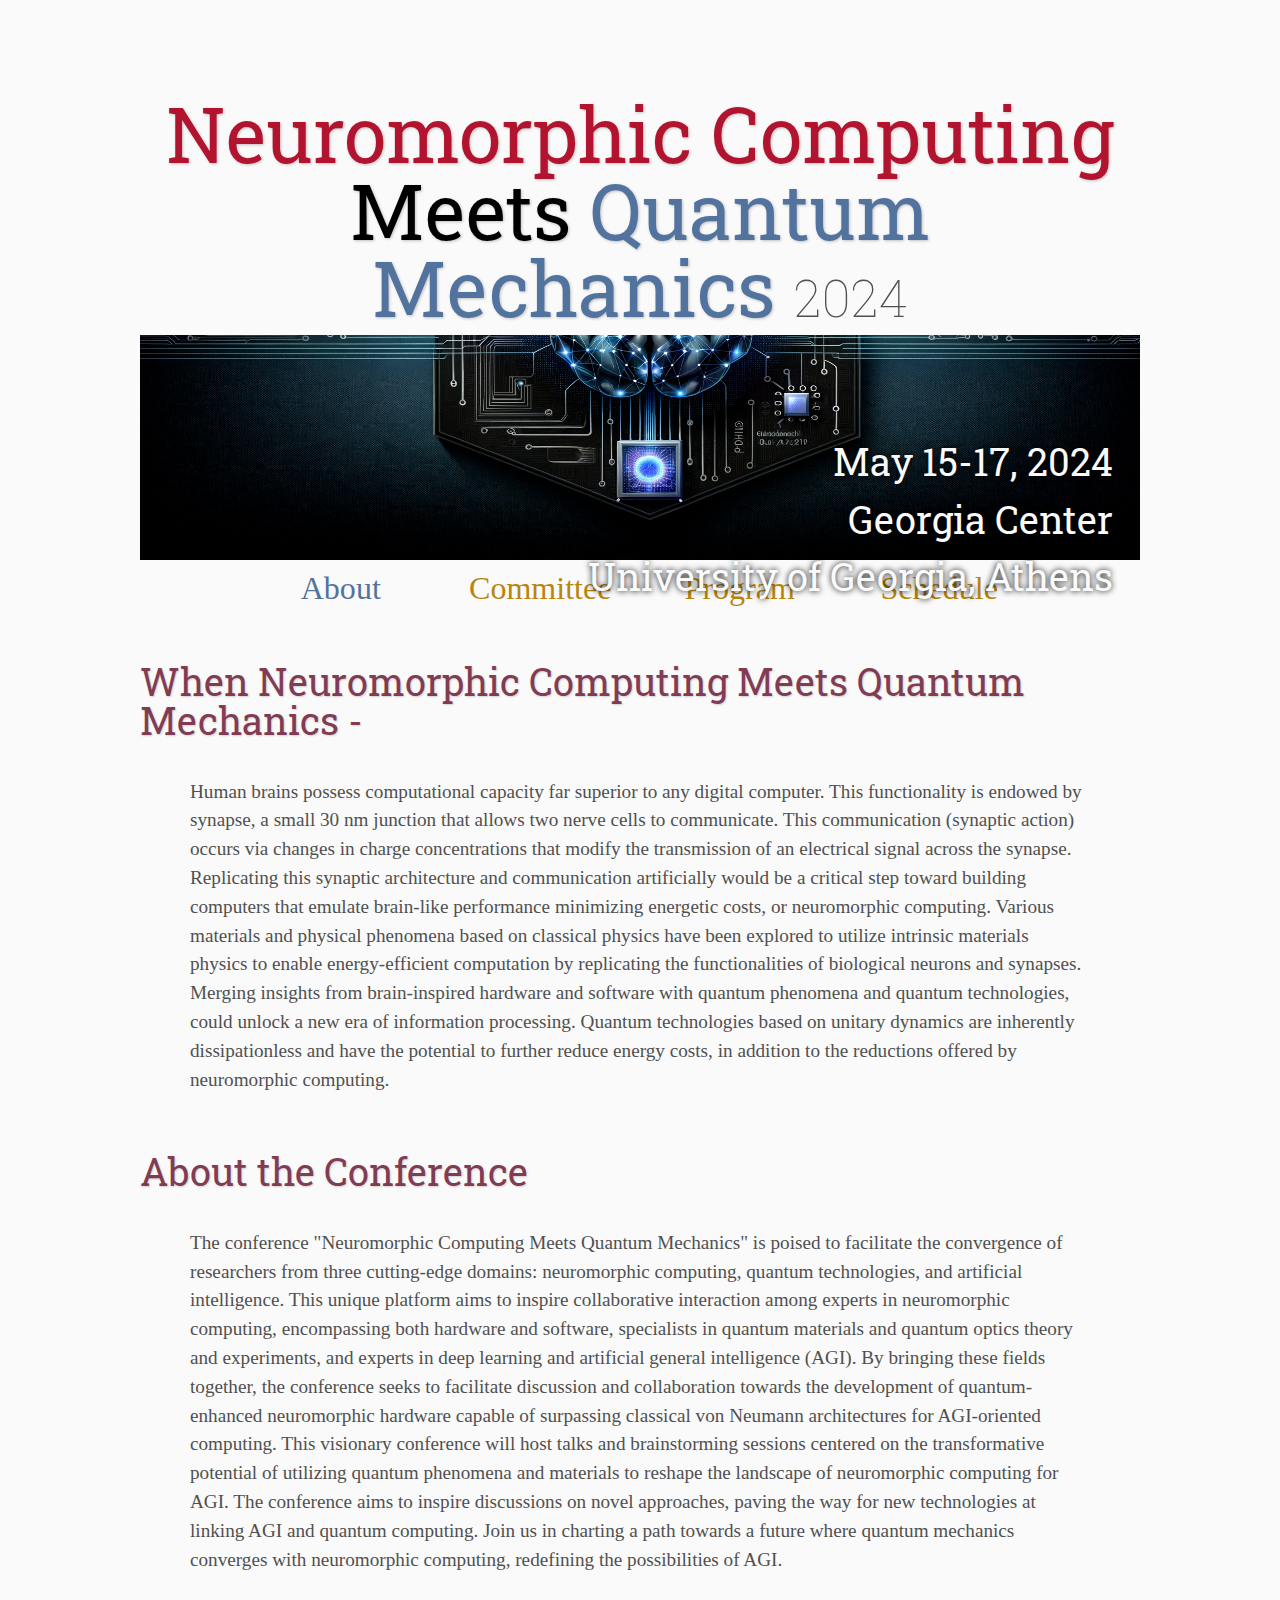
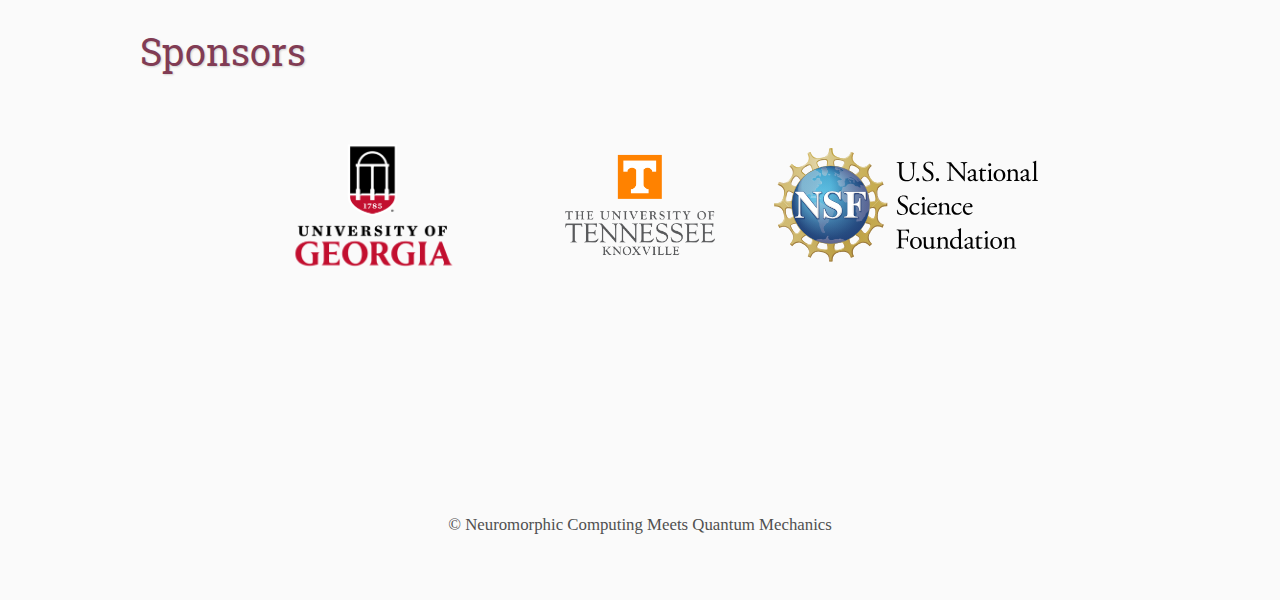
==== index.html @ 79fc7ef5 "gg" ====
<!DOCTYPE html>
<html lang='en'>

<head>
    <base href=".">
    <link rel="shortcut icon" type="image/png" href="assets/favicon.png"/>
    <link rel="stylesheet" type="text/css" media="all" href="assets/main.css"/>
    <meta name="description" content="Conference Template">
    <meta name="resource-type" content="document">
    <meta name="distribution" content="global">
    <meta name="KeyWords" content="Conference">
    <title>Neuromorphic Computing Meets Quantum Mechanics 2024</title>
</head>

<body>

    <div class="banner">
        <img src="assets/bannernecoqum_v3.png" alt="NecoQum 2024", style="width: 100%; height: 100%;">
        <div class="top-left">
            <span class="title1">Neuromorphic Computing</span> <span class="title3">Meets </span><span class="title2">Quantum Mechanics</span> <span class="year">2024</span>
        </div>
        <div class="bottom-right">
            May 15-17, 2024 <br> Georgia Center <br> University of Georgia, Athens
        </div>
    </div>

    <table class="navigation">
        <tr>
            <td class="navigation">
                <a class="current" title="Conference Home Page" href=".">About</a>
            </td>
            <td class="navigation">
                <a title="Committee" href="committee">Committee</a>
            </td>
            <td class="navigation">
                <a title="Conference Program" href="program">Program</a> 
            </td>
            <td class="navigation">
                <a title="Schedule" href="schedule">Schedule</a>
            </td>
        </tr>
    </table>

    <h2>When Neuromorphic Computing Meets Quantum Mechanics - </h2>
    <p>
        Human brains possess computational capacity far superior to any digital computer. This functionality is endowed by synapse, a small 30 nm junction that allows two nerve cells to communicate. This communication (synaptic action) occurs via changes in charge concentrations that modify the transmission of an electrical signal across the synapse. Replicating this synaptic architecture and communication artificially would be a critical step toward building computers that emulate brain-like performance minimizing energetic costs, or neuromorphic computing. Various materials and physical phenomena based on classical physics have been explored to utilize intrinsic materials physics to enable energy-efficient computation by replicating the functionalities of biological neurons and synapses. Merging insights from brain-inspired hardware and software with quantum phenomena and quantum technologies, could unlock a new era of information processing. Quantum technologies based on unitary dynamics are inherently dissipationless and have the potential to further reduce energy costs, in addition to the reductions offered by neuromorphic computing.
    </p>   

    <h2>About the Conference</h2>
    <p>
        The conference "Neuromorphic Computing Meets Quantum Mechanics" is poised to facilitate the convergence of researchers from three cutting-edge domains: neuromorphic computing, quantum technologies, and artificial intelligence. This unique platform aims to inspire collaborative interaction among experts in neuromorphic computing, encompassing both hardware and software, specialists in quantum materials and quantum optics theory and experiments, and experts in deep learning and artificial general intelligence (AGI). By bringing these fields together, the conference seeks to facilitate discussion and collaboration towards the development of quantum-enhanced neuromorphic hardware capable of surpassing classical von Neumann architectures for AGI-oriented computing. This visionary conference will host talks and brainstorming sessions centered on the transformative potential of utilizing quantum phenomena and materials to reshape the landscape of neuromorphic computing for AGI. The conference aims to inspire discussions on novel approaches, paving the way for new technologies at linking AGI and quantum computing. Join us in charting a path towards a future where quantum mechanics converges with neuromorphic computing, redefining the possibilities of AGI.
    </p>

    <h2>Sponsors</h2>
    <table class="sponsors">
        <tr>
            <td class="sponsor">
                <a href="https://www.uga.edu/">
                    <img src="assets/UGA_logo_Vertical_FC_MARCM-768x611.png" alt="First Sponsor Name", style="width: 70%">
                </a>
            </td>
            <td class="sponsor">
                <a href="https://www.utk.edu/">
                    <img src="assets/UTK-CenteredLogo-RGB.webp" alt="Second Sponsor Name" style="width: 90%">
                </a>
            </td>
            <td class="sponsor">
                <a href="https://www.nsf.gov/">
                    <img src="assets/NSF_loGO.svg" alt="Third Sponsor Name">
                </a>
            </td>
        </tr>
    </table>

    <footer>
        &copy; Neuromorphic Computing Meets Quantum Mechanics
    </footer>

</body>
</html>
---- assets/main.css ----
/* main.css */

/* These are the colors and fonts used throughout the webpage.
 * I've listed them here so that a user may easily
 * do a search-and-replace for these to change the site theme.
 *   'Roboto',sans-serif; Font for the title text
 *   'Roboto-Slab',serif; Font for the body text 
 *   #fafafa; Background color of the site
 *   #505050; Foreground (text) color of the site
 *   #52739e; Navy, "Template" in the logo, current page in navigation, special titles in the Program
 *   #b2132e; Reddish, "Conference" in the logo, hover color for links
 *   #813c54; Heading color, titles in the Program
 *   #b8860b; Dark Goldenrod, color for links
 */

@import url('https://fonts.googleapis.com/css?family=Roboto%7CRoboto+Slab');

*{
    border:0;
    font:inherit;
    font-size:1em;
    margin:0;
    padding:0;
    vertical-align:baseline;
}

body{
    background-color: #fafafa;
    background-size: cover;
    background-attachment: fixed;
    color: #505050; 
    text-align:left;
    font-family:Georgia, serif;
    font-size:1.2em;
    line-height:1.5em;
    margin: 60px auto;
    width: 1000px;
}

a{color: #b8860b; text-decoration:none;}
a.current{color: #52739e;}
a.current:hover{color: #e82945;}
a:hover{color: #b2132e;}
a:active{color: #e82945;}
h1,h2,h3,h4{clear:left; color: #813c54; margin:1.5em 0em 1em 0em; font-family:'Roboto Slab',serif; text-shadow: 1px 1px 2px #d0d0d0;}
h1{font-size:2.67em;}
h2{font-size:2.00em; line-height: 100%;}
h3{font-size:1.67em;}
h4{font-size:1.33em;}
p{list-style:none; margin:24px auto 24px auto; padding:0px; width:900px; text-align:left;}
li a, p a {text-decoration:underline; text-decoration-color:#b8860b;}
ul{list-style:none; margin:24px auto 24px auto; padding:0px; width:800px; text-align:left;}
ul li{list-style:none; margin:0px auto 0px auto; padding:0px; text-align:left;}
i,em{font-style:italic;}
b,strong{font-weight:bold;}
sup{
    vertical-align: super;
    font-size: 0.8em;
    line-height: 0;
}
sub{
    vertical-align: sub;
    font-size: 0.8em;
    line-height: 0;
}
table{
    width: 1000px;
    margin: 12px auto 24px auto;
    float: center;
    /* UNCOMMENT THIS FOR DEBUGGING THE ALIGNMENT */
    /*border: 1px solid black;*/
}
th,td{
    text-align: left;
    /* UNCOMMENT THIS FOR DEBUGGING THE ALIGNMENT */
    /*border: 1px solid black;*/
}

.content-container {
    display: flex;
    align-items: flex-start; /* Aligns items to the start of the container */
    gap: 20px; /* Adjust the space between the figure and the text */
}

.figure-container {
    flex: 0 0 auto; /* Adjust this to set the width of the figure container */
    max-width: 200px; /* Maximum width of the figure container */
}

.figure-container img {
    width: 100%; /* Makes the image responsive within its container */
    height: auto;
}
.text-container {
    flex: 1; /* Allows the text container to fill the remaining space */
}


/* Website Banner */
.banner {position: relative; height: 500px; font-family:'Roboto Slab',serif;}
.top-left {font-size:4em; color: #505050; background: #fafafa; text-align: center; width: 1000px; height: auto; position: absolute; padding: 36px 0 0 0; top: 0px; line-height: 100%;}
.bottom-right {font-size:2em; color: #fafafa; line-height: 1.5em; width: auto; height: 100px; padding: 0px 27px 27px 0px; text-align: right; position: absolute; bottom: 0px; right: 0px; text-shadow: 0px 0px 6px #000000;}

/* Conference Title Logo */
.title1{color: #b2132e; text-shadow: 1px 1px 3px #c0c0c0;} 
.title2{color: #52739e; text-shadow: 1px 1px 3px #c0c0c0;}
.title3{color: #000000; text-shadow: 1px 1px 3px #c0c0c0;}
.year{color: #505050; font-size:0.67em; font-weight: lighter;}

/* Navigation Links (Home, Registration, etc) */
table.navigation{width:800px;}
td.navigation{font-size:1.67em; white-space:nowrap; width:20%; text-align:center; vertical-align:middle; padding:0px 0px 0px 0px;}

/* Sponsor Images */
table.sponsors{width:800px;}
td.sponsor{white-space:nowrap; width:33%; text-align:center; vertical-align:middle; padding:0px 0px 0px 0px;}
td.sponsor img{width: 100%}

/* The Table on the Program Page */
td.room{padding: 4px 12px 4px 4px; width: 90%; vertical-align:bottom; font-size:1.67em; color: #52739e; height:32px;}
td.date{white-space:nowrap; width:130px; text-align:right; vertical-align:top; padding:4px 16px 0px 0px;}
td.title{padding: 4px 12px 4px 4px; width: 90%; vertical-align:top; font-size:1.5em; color: #813c54; height:32px; font-family:'Roboto Slab',serif; text-shadow: 1px 1px 2px #d0d0d0; }
td.title-special{padding: 4px 12px 4px 4px; width: 90%; vertical-align:top; font-size:1.67em; color: #52739e; height:32px; font-family:'Roboto Slab',serif; text-shadow: 1px 1px 2px #d0d0d0;}
td.speaker{padding: 4px 12px 4px 4px; font-style: italic; font-size:1em; max-height:999999px}
td.abstract{padding: 4px 12px 12px 4px; font-size:1em; max-height:999999px}
td.abstract img{display: block; margin: 4px auto 8px auto}
table.plenary{padding-top: 8px; background: #ffffff;}

/* Registration and Directions iframes and Images */
iframe.registration{display:block; margin:1em auto 2em auto; width:700px; height:1400px; border:none;}
iframe.directions{display:block; margin:1em auto 2em auto; width:800px; height:400px; border:none;}
img.center{display:block; width:67%; margin:1em auto 2em auto;}

/* Flyer Images */
table.flyers{width:800px;}
td.flyer{white-space:nowrap; width:50%; text-align:center; vertical-align:middle; padding:0px 0px 0px 0px;}
td.sponsor img{width: 100%}

footer{font-size:0.875em; margin-top:12em; text-align:center;}

/* My hacky way of making the site mobile-friendly */
@media only screen and (max-width: 1100px) {
    h2{font-size:3.00em;}
    p{font-size:1.5em; line-height:1.5em;}
    th,td,tr{font-size:1.5em; line-height:1.5em;}
    td.date{font-size:1em; padding-top:0.5em;}
    td.navigation{font-size:1.5em; padding:0px 20px 0px 20px;}
    table.footer{font-size:0.33em;}
}
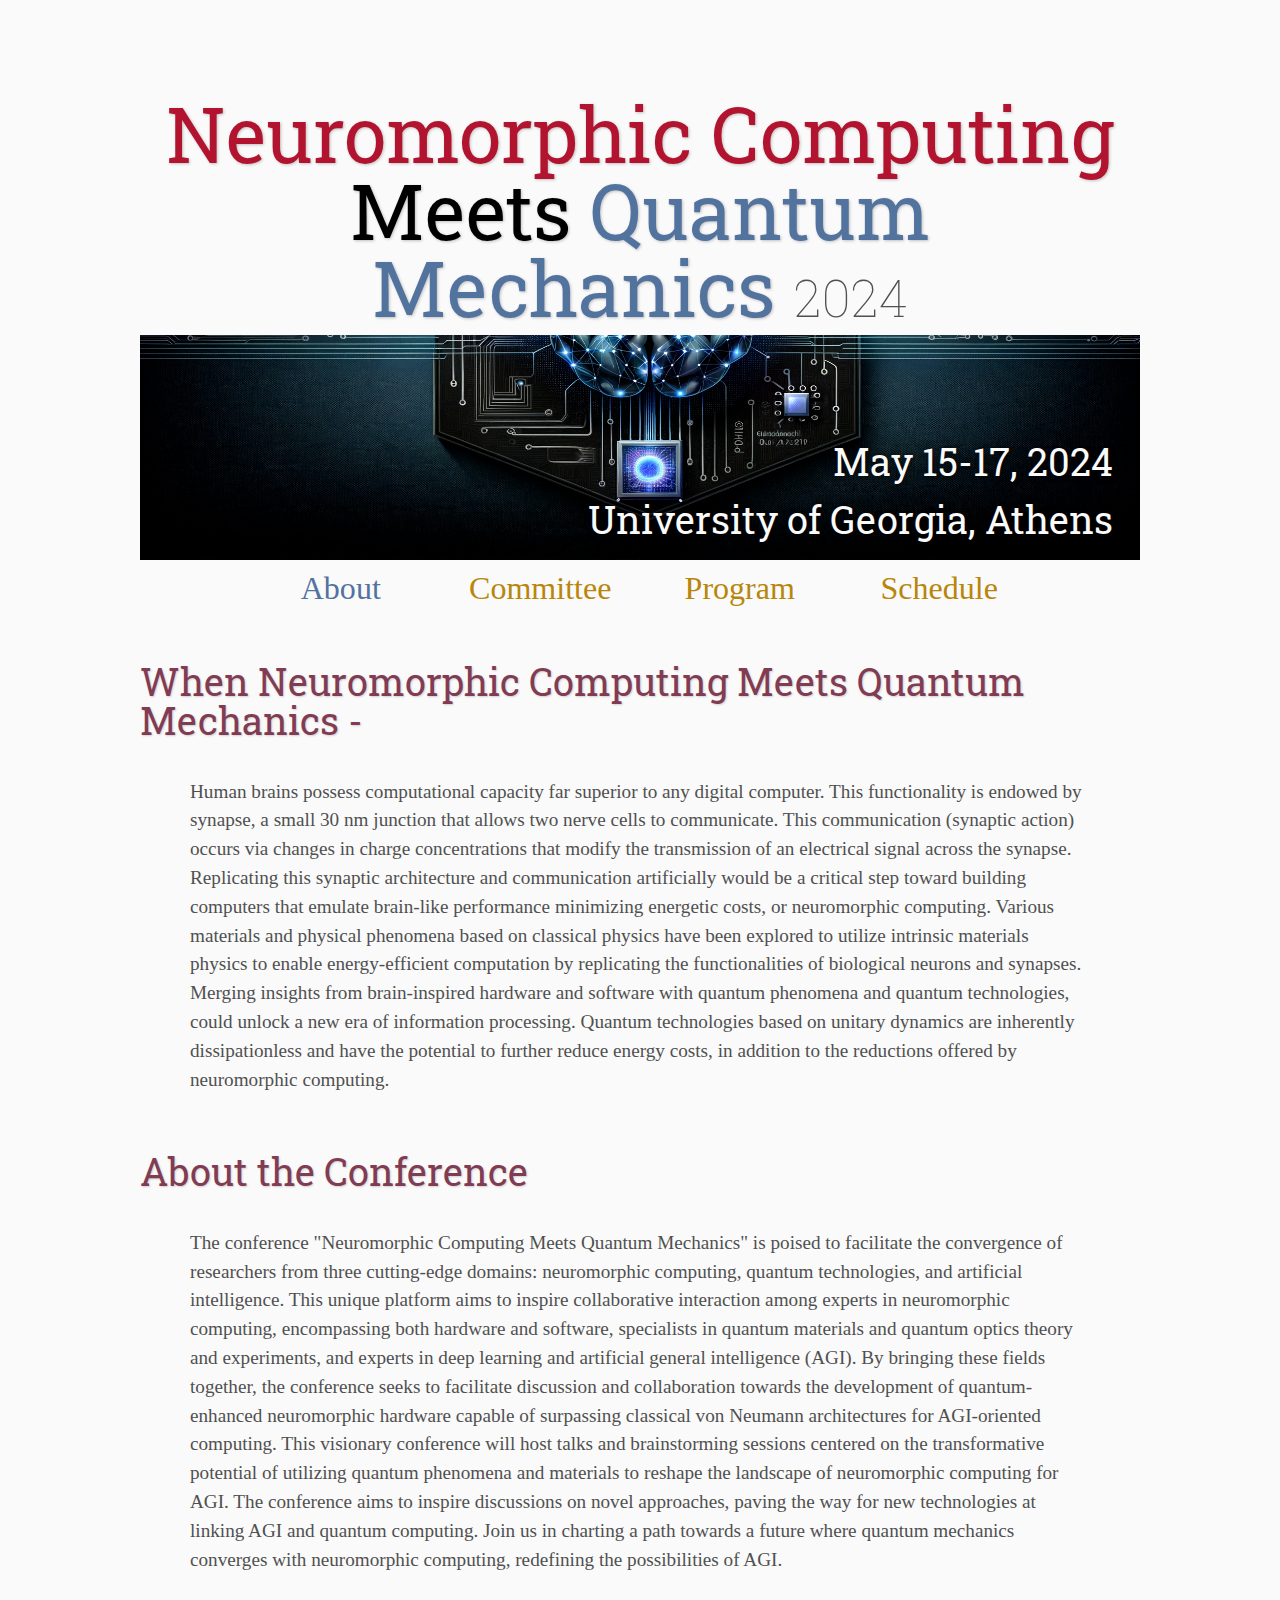
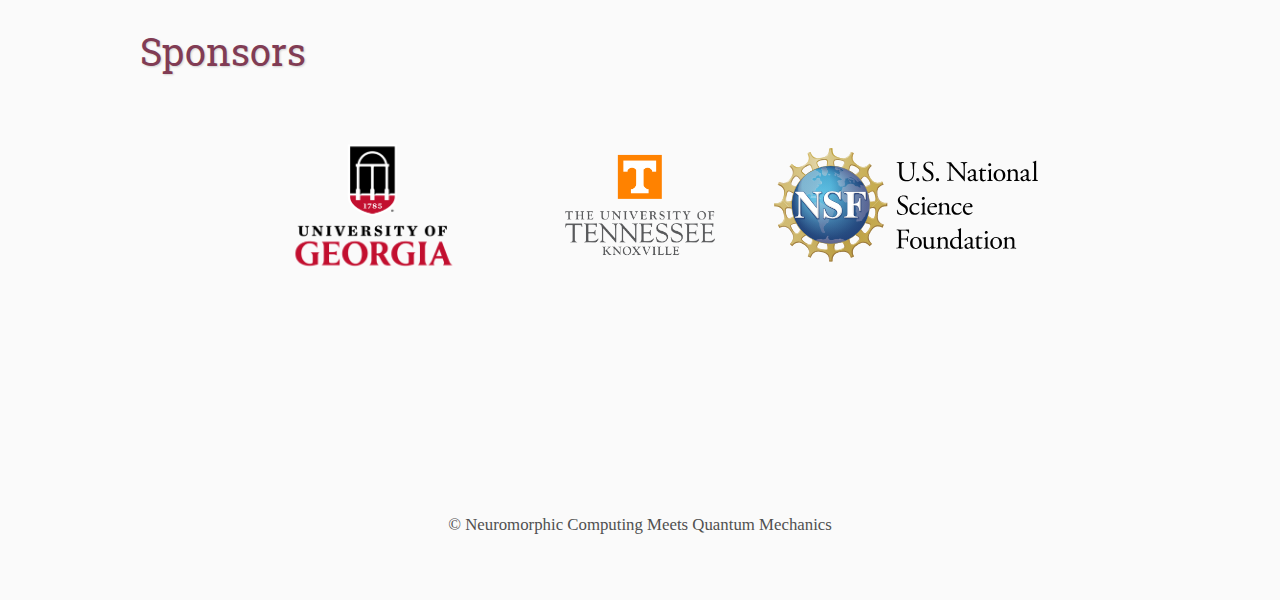
==== commit 3a35e5a3: "Update index.html" ====
--- a/index.html
+++ b/index.html
@@ -20,7 +20,7 @@
             <span class="title1">Neuromorphic Computing</span> <span class="title3">Meets </span><span class="title2">Quantum Mechanics</span> <span class="year">2024</span>
         </div>
         <div class="bottom-right">
-            May 15-17, 2024 <br> Georgia Center <br> University of Georgia, Athens
+            May 15-17, 2024 <br> University of Georgia, Athens
         </div>
     </div>
 
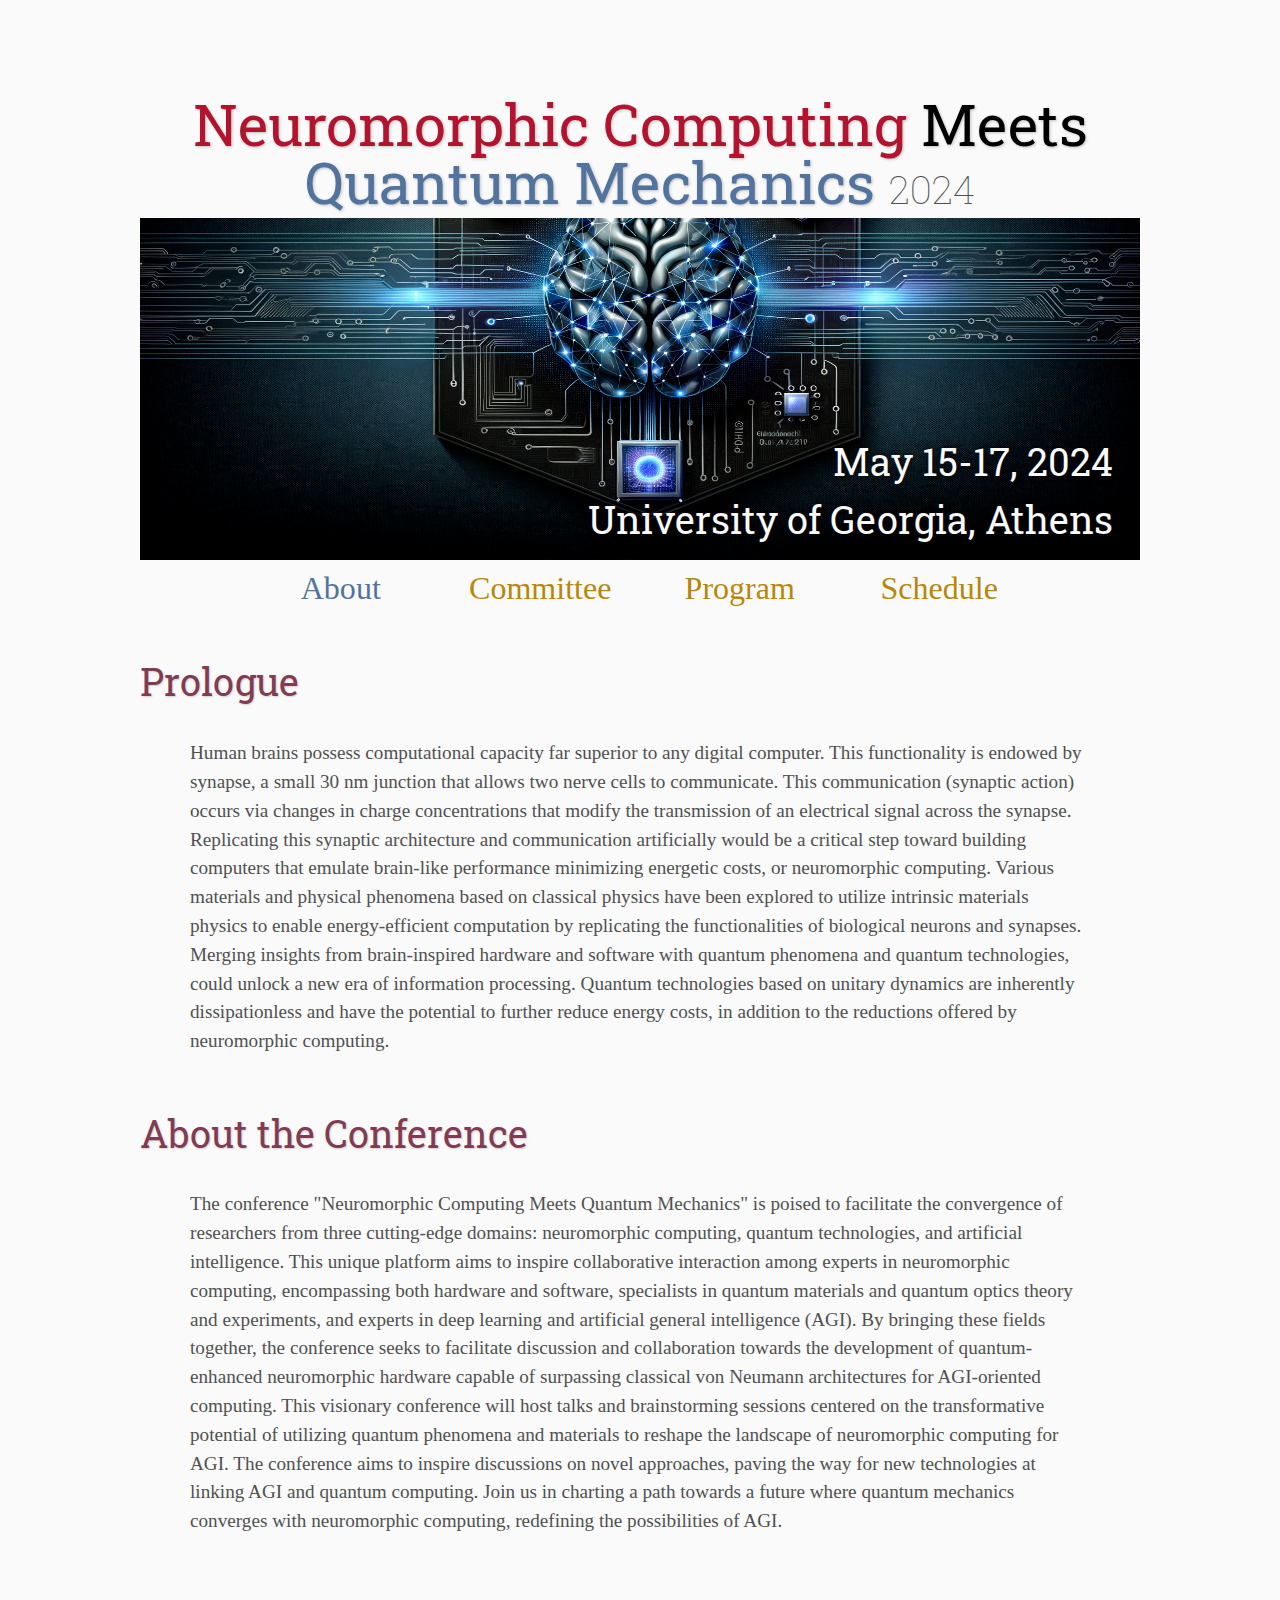
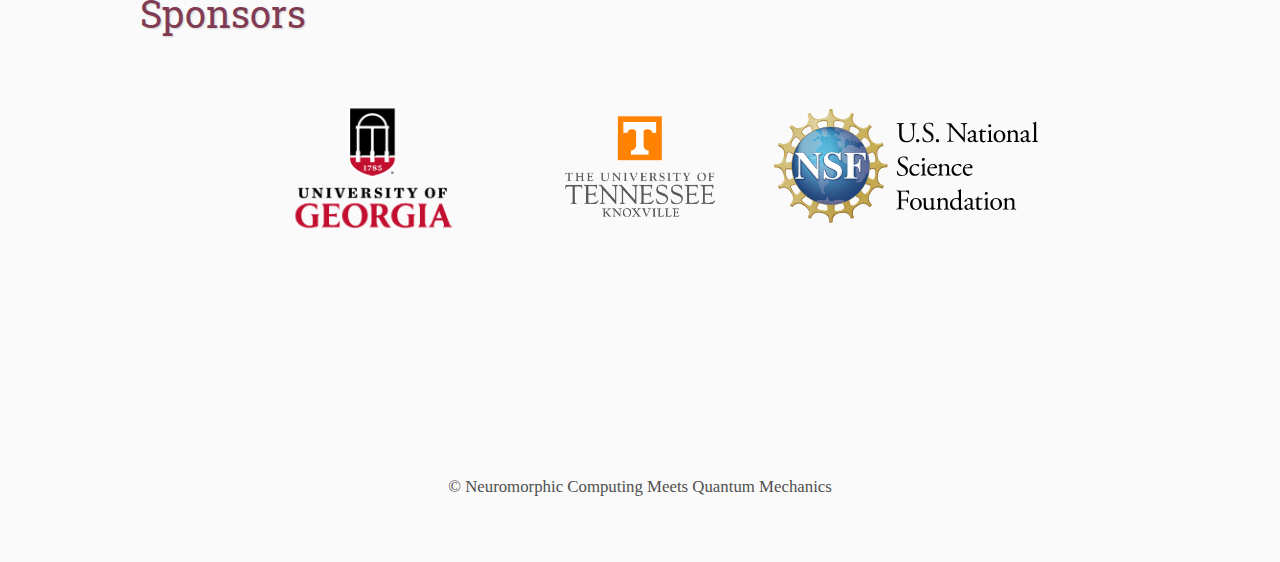
==== commit 82cfe69c: "gogogo" ====
--- a/index.html
+++ b/index.html
@@ -41,7 +41,7 @@
         </tr>
     </table>
 
-    <h2>When Neuromorphic Computing Meets Quantum Mechanics - </h2>
+    <h2>Prologue </h2>
     <p>
         Human brains possess computational capacity far superior to any digital computer. This functionality is endowed by synapse, a small 30 nm junction that allows two nerve cells to communicate. This communication (synaptic action) occurs via changes in charge concentrations that modify the transmission of an electrical signal across the synapse. Replicating this synaptic architecture and communication artificially would be a critical step toward building computers that emulate brain-like performance minimizing energetic costs, or neuromorphic computing. Various materials and physical phenomena based on classical physics have been explored to utilize intrinsic materials physics to enable energy-efficient computation by replicating the functionalities of biological neurons and synapses. Merging insights from brain-inspired hardware and software with quantum phenomena and quantum technologies, could unlock a new era of information processing. Quantum technologies based on unitary dynamics are inherently dissipationless and have the potential to further reduce energy costs, in addition to the reductions offered by neuromorphic computing.
     </p>   
--- a/assets/main.css
+++ b/assets/main.css
@@ -98,7 +98,7 @@
 
 /* Website Banner */
 .banner {position: relative; height: 500px; font-family:'Roboto Slab',serif;}
-.top-left {font-size:4em; color: #505050; background: #fafafa; text-align: center; width: 1000px; height: auto; position: absolute; padding: 36px 0 0 0; top: 0px; line-height: 100%;}
+.top-left {font-size:3em; color: #505050; background: #fafafa; text-align: center; width: 1000px; height: auto; position: absolute; padding: 36px 0 0 0; top: 0px; line-height: 100%;}
 .bottom-right {font-size:2em; color: #fafafa; line-height: 1.5em; width: auto; height: 100px; padding: 0px 27px 27px 0px; text-align: right; position: absolute; bottom: 0px; right: 0px; text-shadow: 0px 0px 6px #000000;}
 
 /* Conference Title Logo */
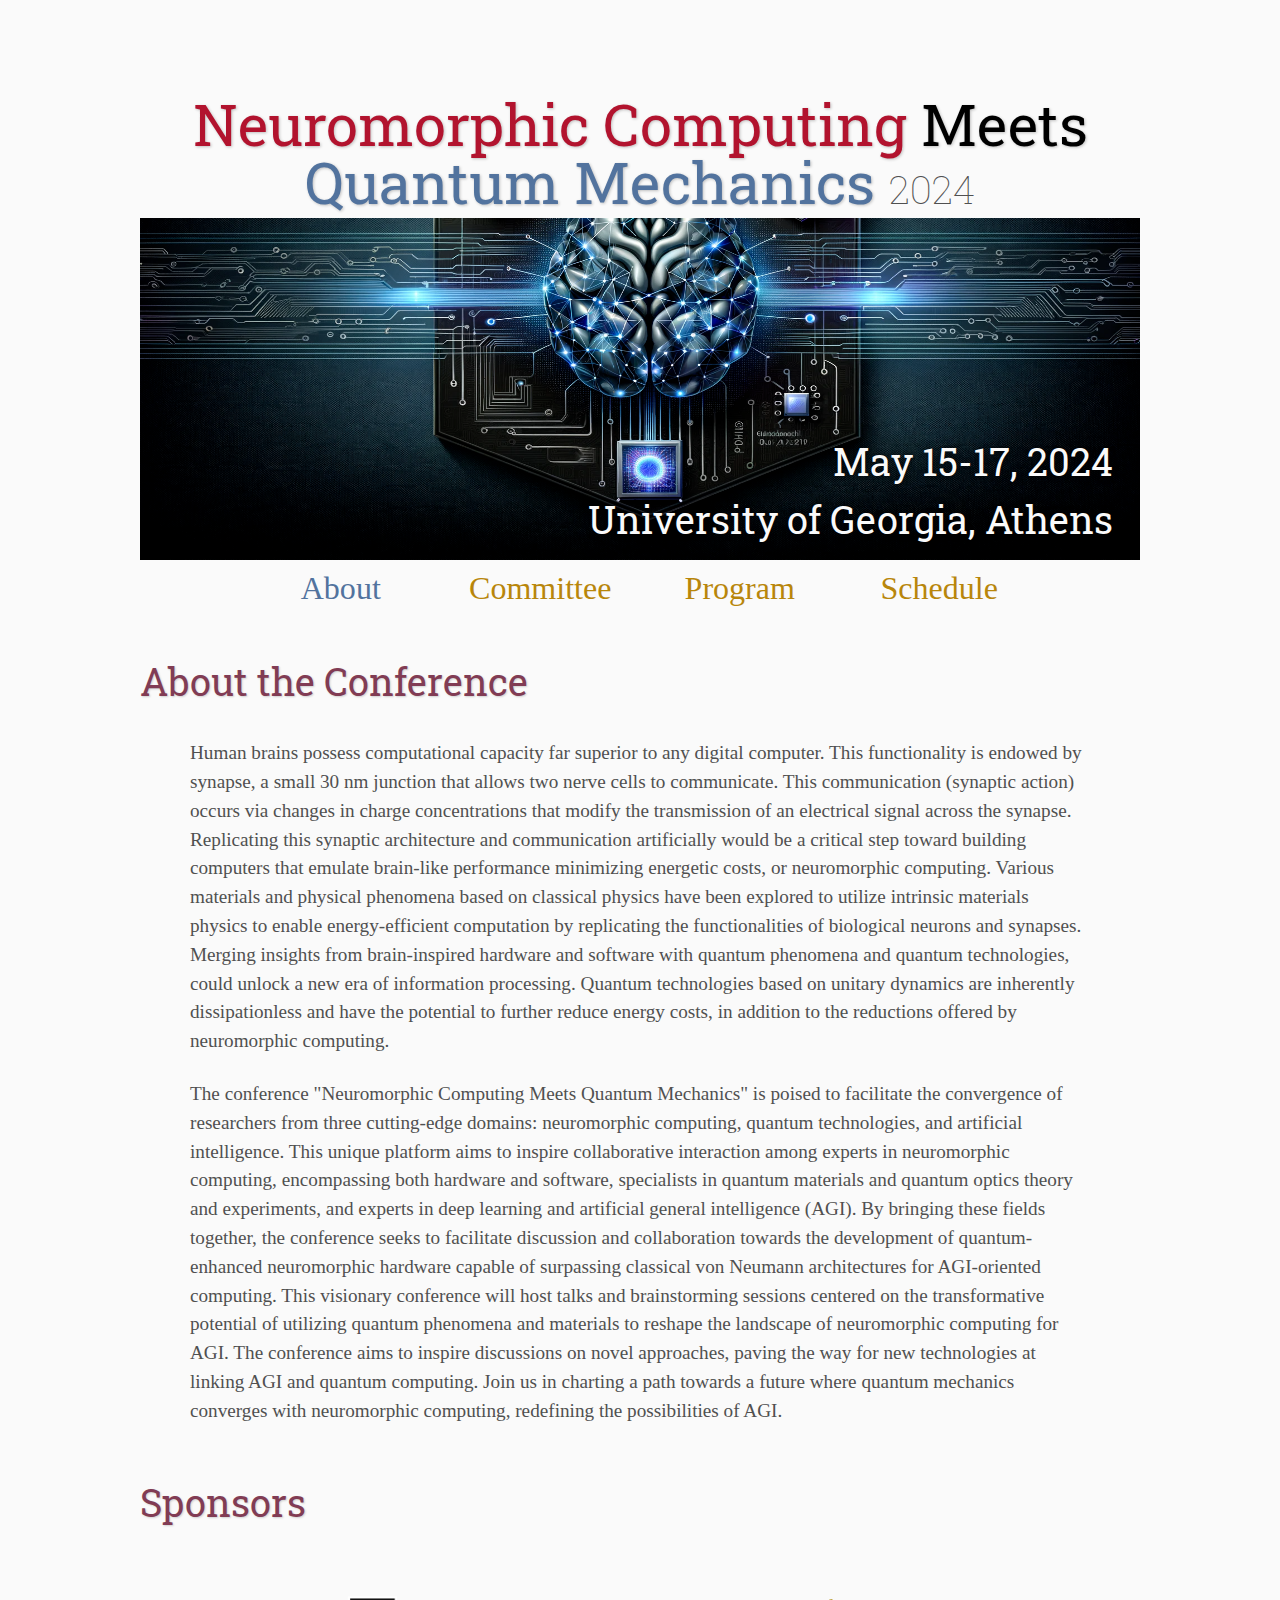
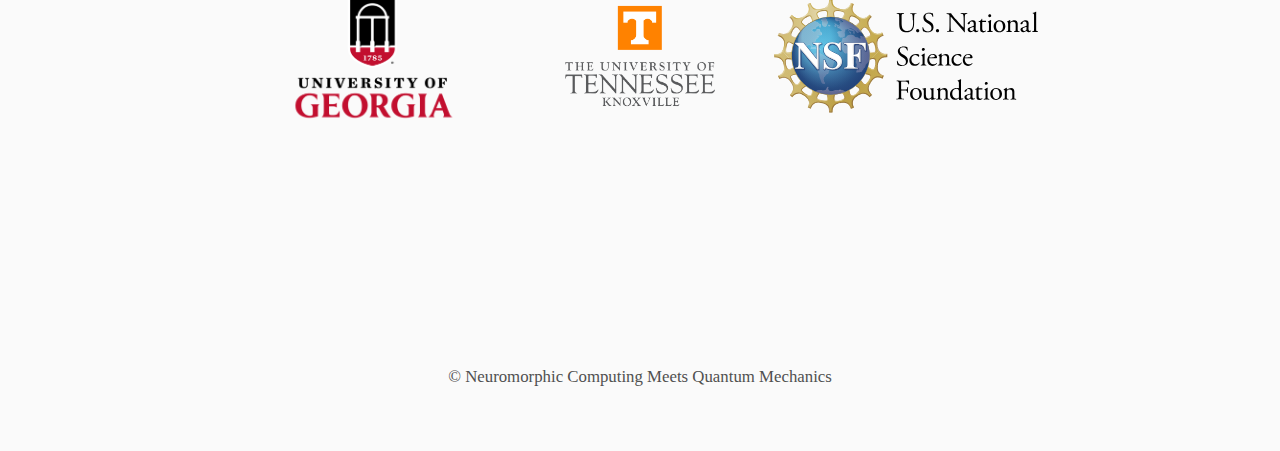
==== commit 96a009bc: "Update index.html" ====
--- a/index.html
+++ b/index.html
@@ -41,12 +41,10 @@
         </tr>
     </table>
 
-    <h2>Prologue </h2>
+    <h2>About the Conference</h2>
     <p>
         Human brains possess computational capacity far superior to any digital computer. This functionality is endowed by synapse, a small 30 nm junction that allows two nerve cells to communicate. This communication (synaptic action) occurs via changes in charge concentrations that modify the transmission of an electrical signal across the synapse. Replicating this synaptic architecture and communication artificially would be a critical step toward building computers that emulate brain-like performance minimizing energetic costs, or neuromorphic computing. Various materials and physical phenomena based on classical physics have been explored to utilize intrinsic materials physics to enable energy-efficient computation by replicating the functionalities of biological neurons and synapses. Merging insights from brain-inspired hardware and software with quantum phenomena and quantum technologies, could unlock a new era of information processing. Quantum technologies based on unitary dynamics are inherently dissipationless and have the potential to further reduce energy costs, in addition to the reductions offered by neuromorphic computing.
     </p>   
-
-    <h2>About the Conference</h2>
     <p>
         The conference "Neuromorphic Computing Meets Quantum Mechanics" is poised to facilitate the convergence of researchers from three cutting-edge domains: neuromorphic computing, quantum technologies, and artificial intelligence. This unique platform aims to inspire collaborative interaction among experts in neuromorphic computing, encompassing both hardware and software, specialists in quantum materials and quantum optics theory and experiments, and experts in deep learning and artificial general intelligence (AGI). By bringing these fields together, the conference seeks to facilitate discussion and collaboration towards the development of quantum-enhanced neuromorphic hardware capable of surpassing classical von Neumann architectures for AGI-oriented computing. This visionary conference will host talks and brainstorming sessions centered on the transformative potential of utilizing quantum phenomena and materials to reshape the landscape of neuromorphic computing for AGI. The conference aims to inspire discussions on novel approaches, paving the way for new technologies at linking AGI and quantum computing. Join us in charting a path towards a future where quantum mechanics converges with neuromorphic computing, redefining the possibilities of AGI.
     </p>
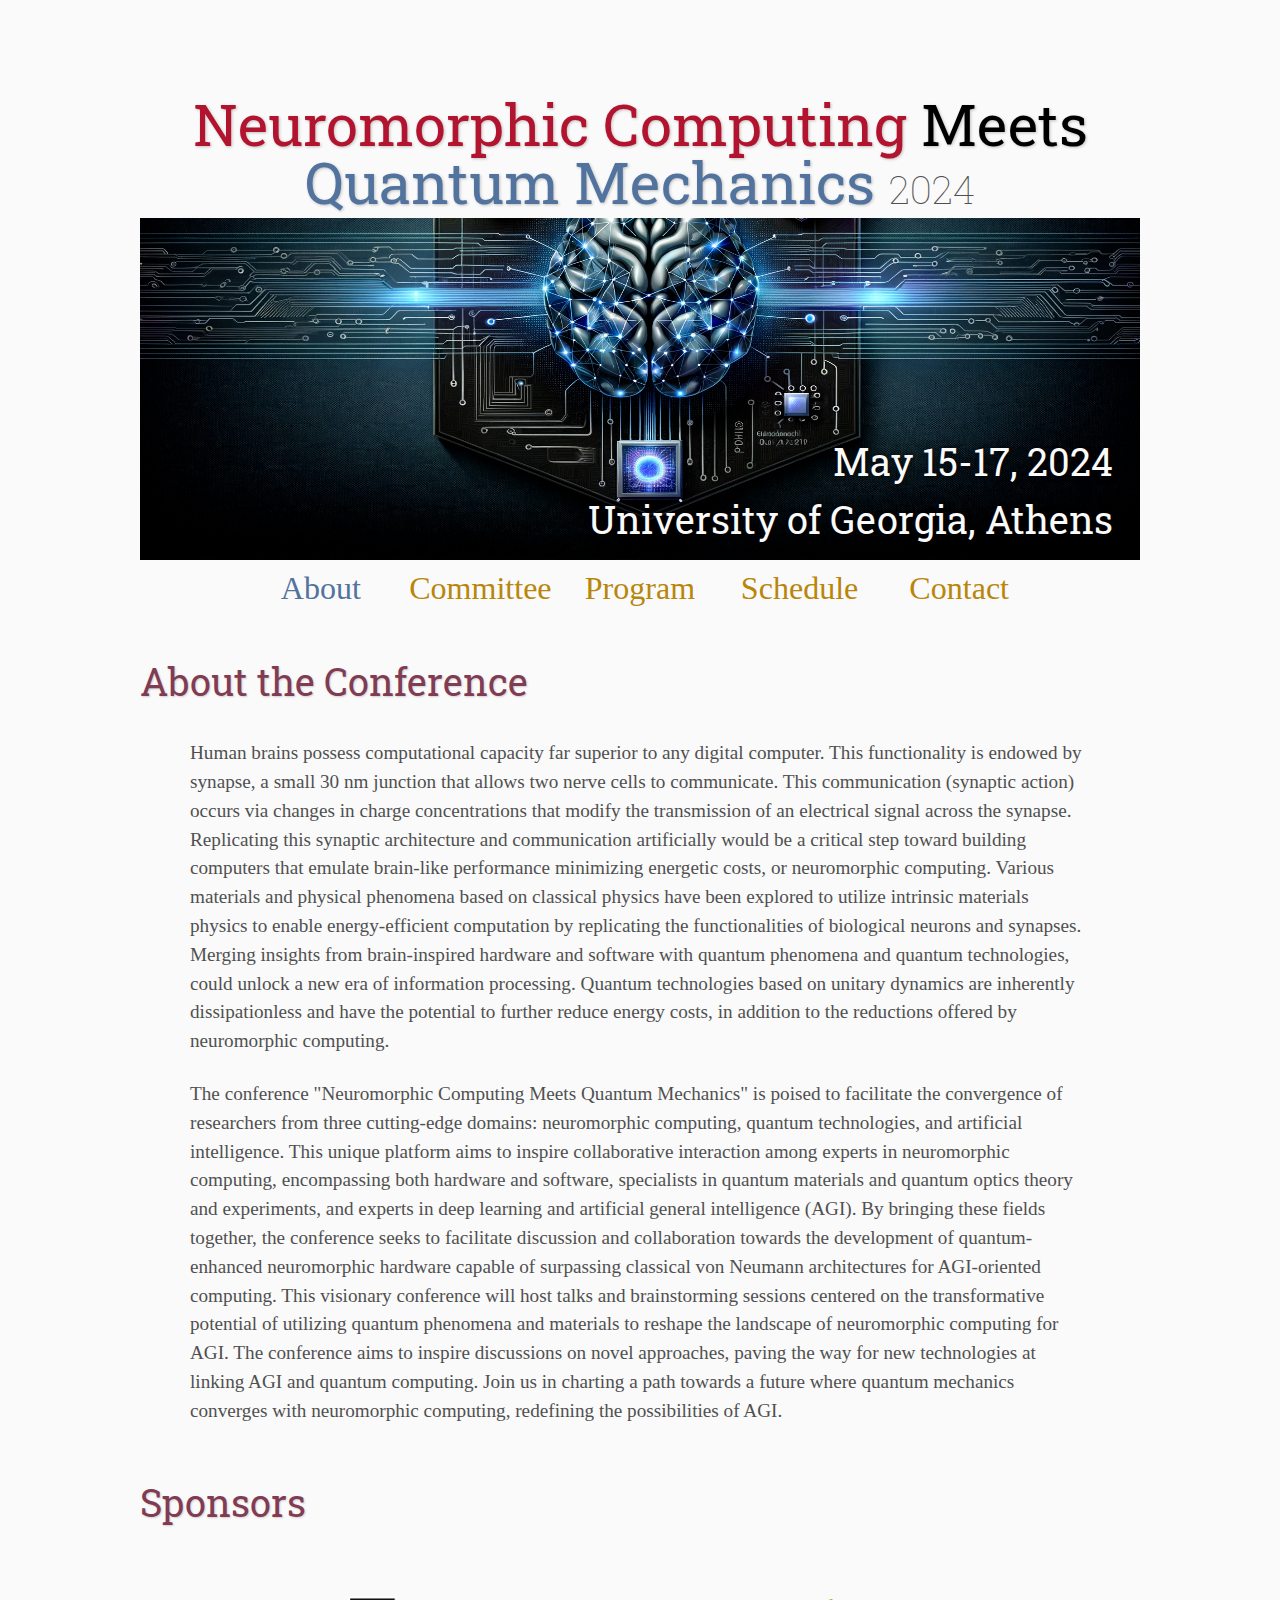
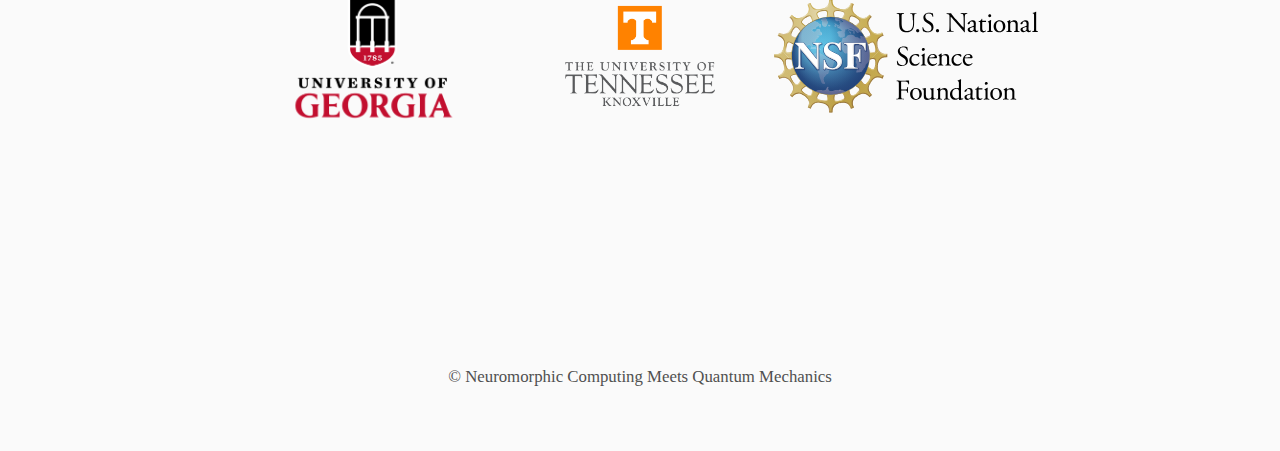
==== commit 69c41778: "Update index.html" ====
--- a/index.html
+++ b/index.html
@@ -38,6 +38,9 @@
             <td class="navigation">
                 <a title="Schedule" href="schedule">Schedule</a>
             </td>
+            <td class="navigation">
+                <a title="Contact" href="schedule">Contact</a>
+            </td>
         </tr>
     </table>
 
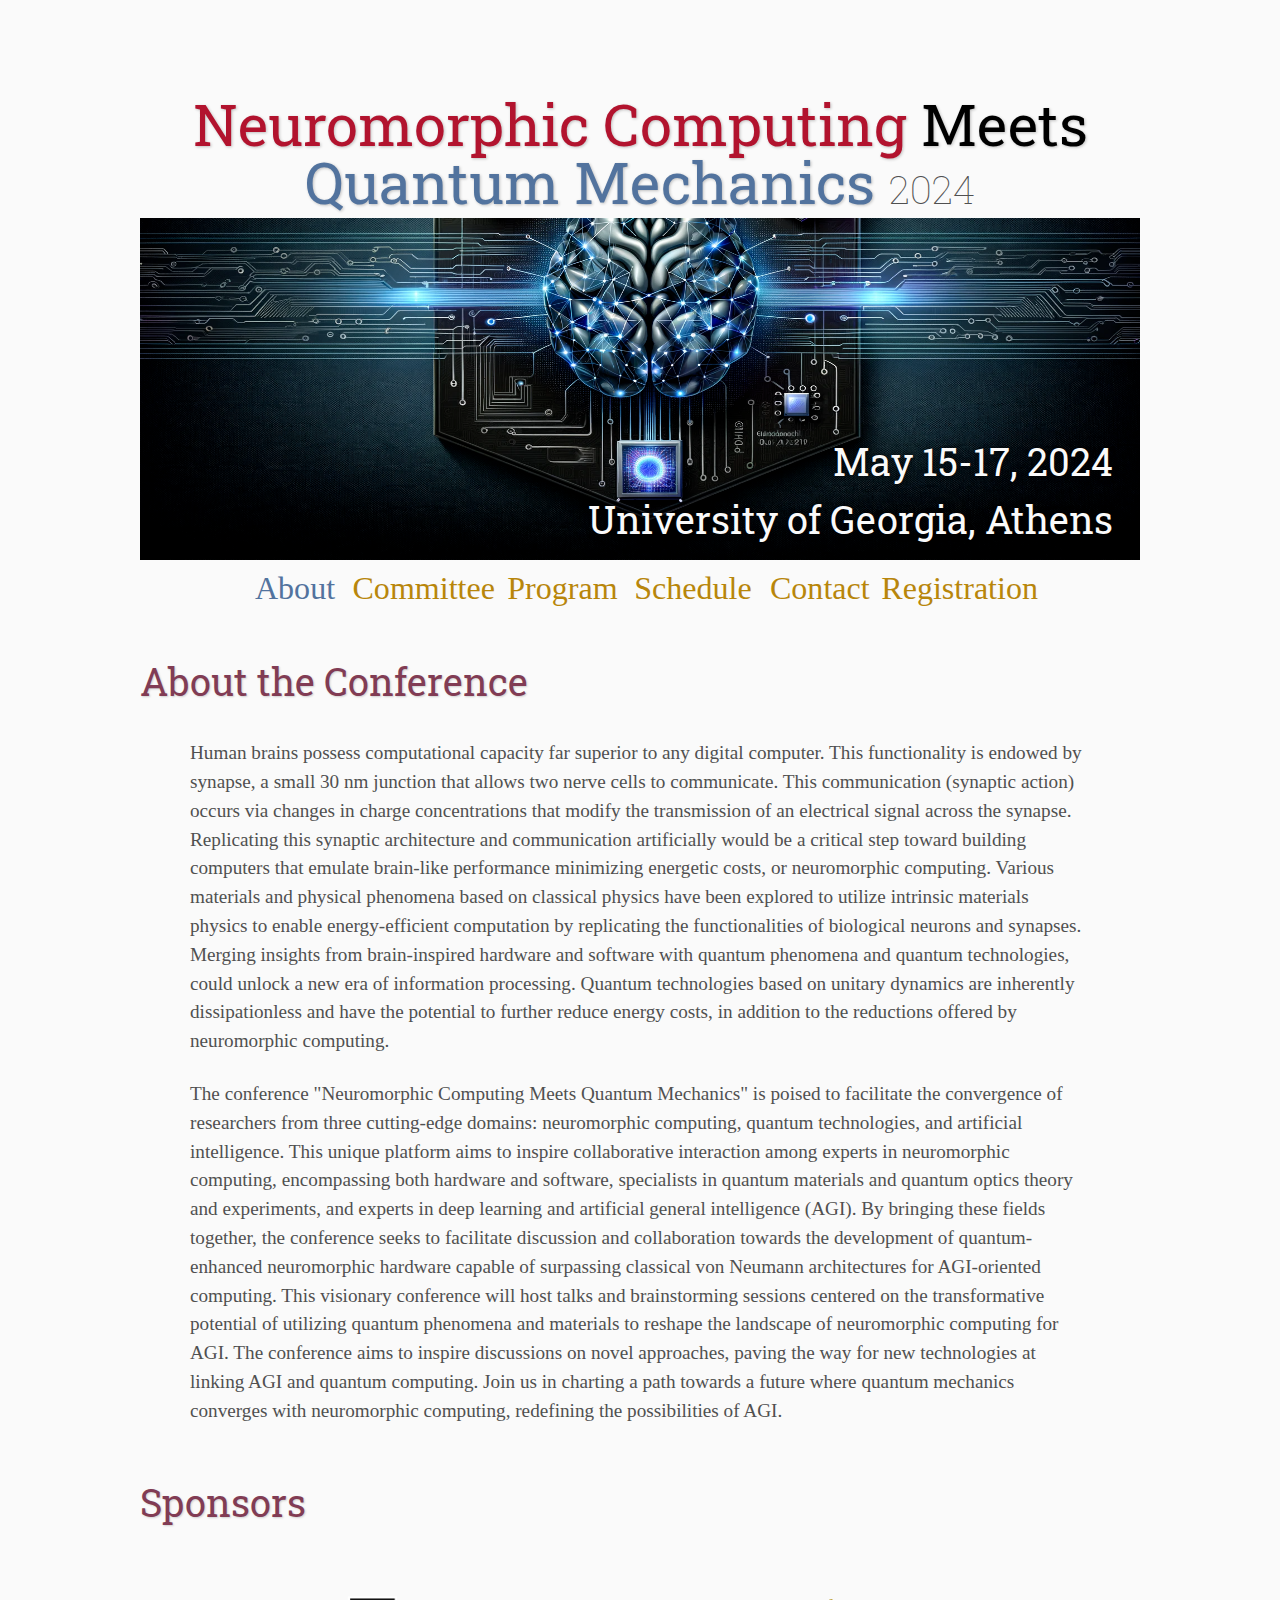
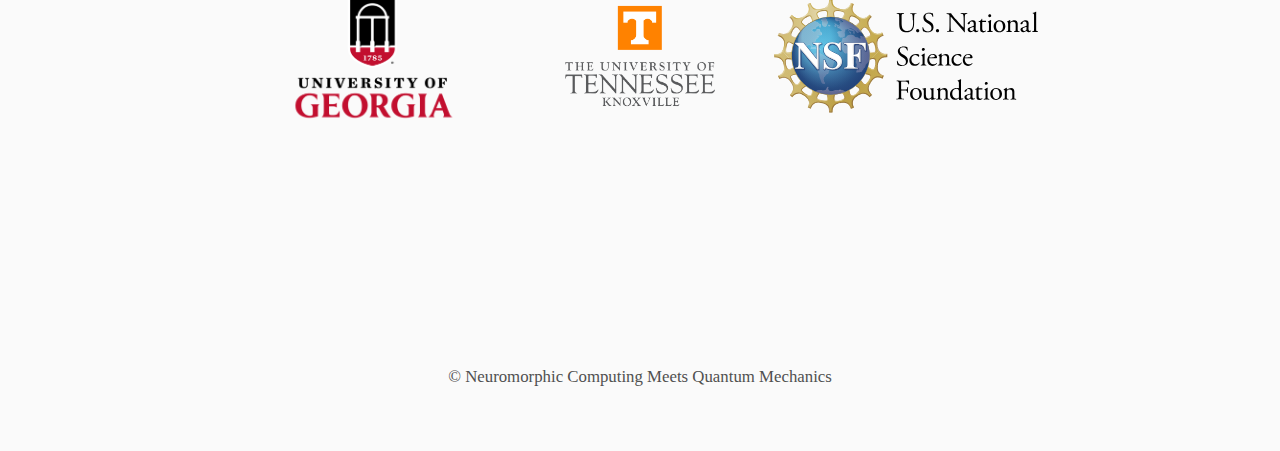
==== commit 5f287448: "ff" ====
--- a/index.html
+++ b/index.html
@@ -39,7 +39,10 @@
                 <a title="Schedule" href="schedule">Schedule</a>
             </td>
             <td class="navigation">
-                <a title="Contact" href="schedule">Contact</a>
+                <a title="Contact" href="contact">Contact</a>
+            </td>
+            <td class="navigation">
+                <a title="Registration" href="registration">Registration</a>
             </td>
         </tr>
     </table>
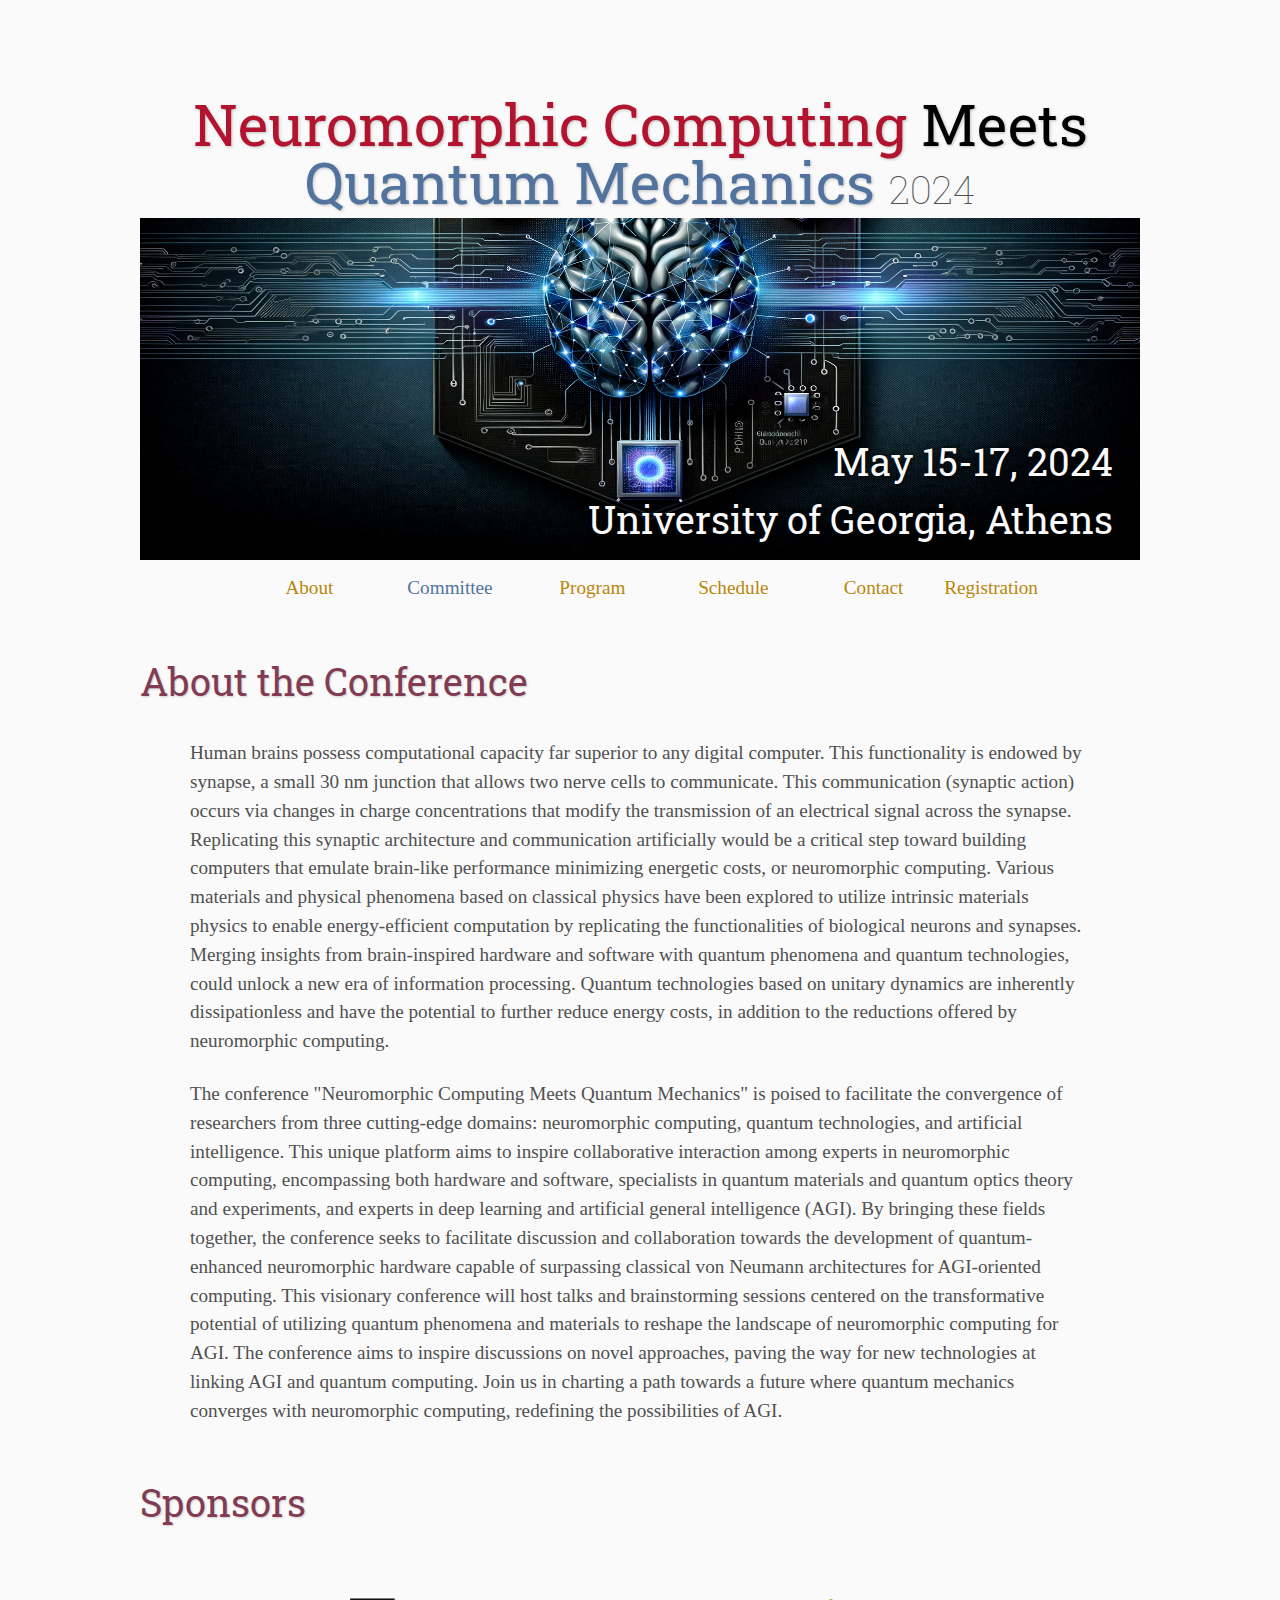
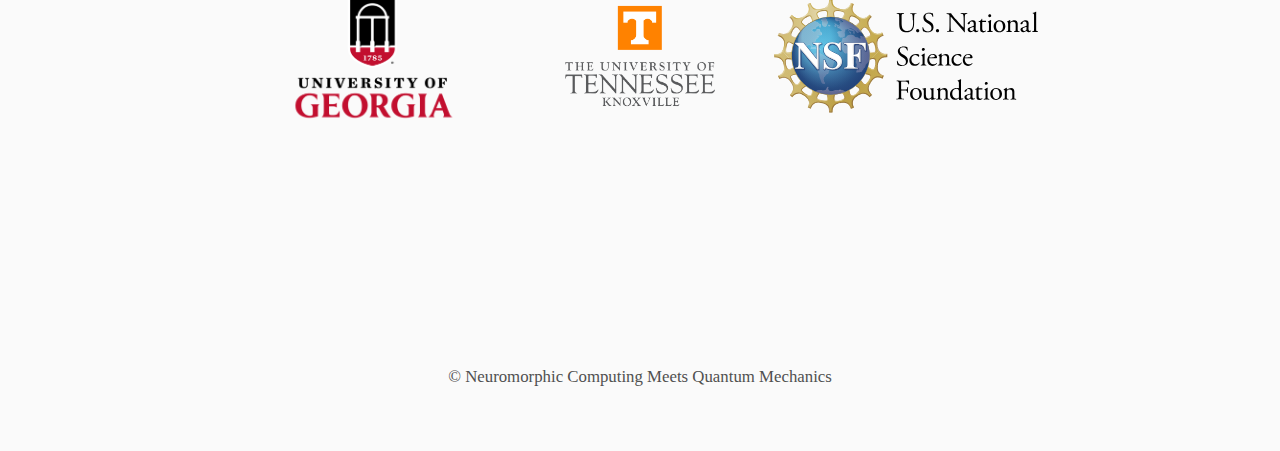
==== commit 10e2f089: "ff" ====
--- a/index.html
+++ b/index.html
@@ -27,10 +27,10 @@
     <table class="navigation">
         <tr>
             <td class="navigation">
-                <a class="current" title="Conference Home Page" href=".">About</a>
+                <a title="Conference Home Page" href=".">About</a>
             </td>
             <td class="navigation">
-                <a title="Committee" href="committee">Committee</a>
+                <a class="current" title="Committee" href="committee">Committee</a>
             </td>
             <td class="navigation">
                 <a title="Conference Program" href="program">Program</a> 
--- a/assets/main.css
+++ b/assets/main.css
@@ -109,7 +109,7 @@
 
 /* Navigation Links (Home, Registration, etc) */
 table.navigation{width:800px;}
-td.navigation{font-size:1.67em; white-space:nowrap; width:20%; text-align:center; vertical-align:middle; padding:0px 0px 0px 0px;}
+td.navigation{font-size:1.00em; white-space:nowrap; width:20%; text-align:center; vertical-align:middle; padding:0px 0px 0px 0px;}
 
 /* Sponsor Images */
 table.sponsors{width:800px;}
@@ -119,7 +119,7 @@
 /* The Table on the Program Page */
 td.room{padding: 4px 12px 4px 4px; width: 90%; vertical-align:bottom; font-size:1.67em; color: #52739e; height:32px;}
 td.date{white-space:nowrap; width:130px; text-align:right; vertical-align:top; padding:4px 16px 0px 0px;}
-td.title{padding: 4px 12px 4px 4px; width: 90%; vertical-align:top; font-size:1.5em; color: #813c54; height:32px; font-family:'Roboto Slab',serif; text-shadow: 1px 1px 2px #d0d0d0; }
+td.title{padding: 4px 12px 4px 4px; width: 90%; vertical-align:top; font-size:0.8em; color: #813c54; height:32px; font-family:'Roboto Slab',serif; text-shadow: 1px 1px 2px #d0d0d0; }
 td.title-special{padding: 4px 12px 4px 4px; width: 90%; vertical-align:top; font-size:1.67em; color: #52739e; height:32px; font-family:'Roboto Slab',serif; text-shadow: 1px 1px 2px #d0d0d0;}
 td.speaker{padding: 4px 12px 4px 4px; font-style: italic; font-size:1em; max-height:999999px}
 td.abstract{padding: 4px 12px 12px 4px; font-size:1em; max-height:999999px}
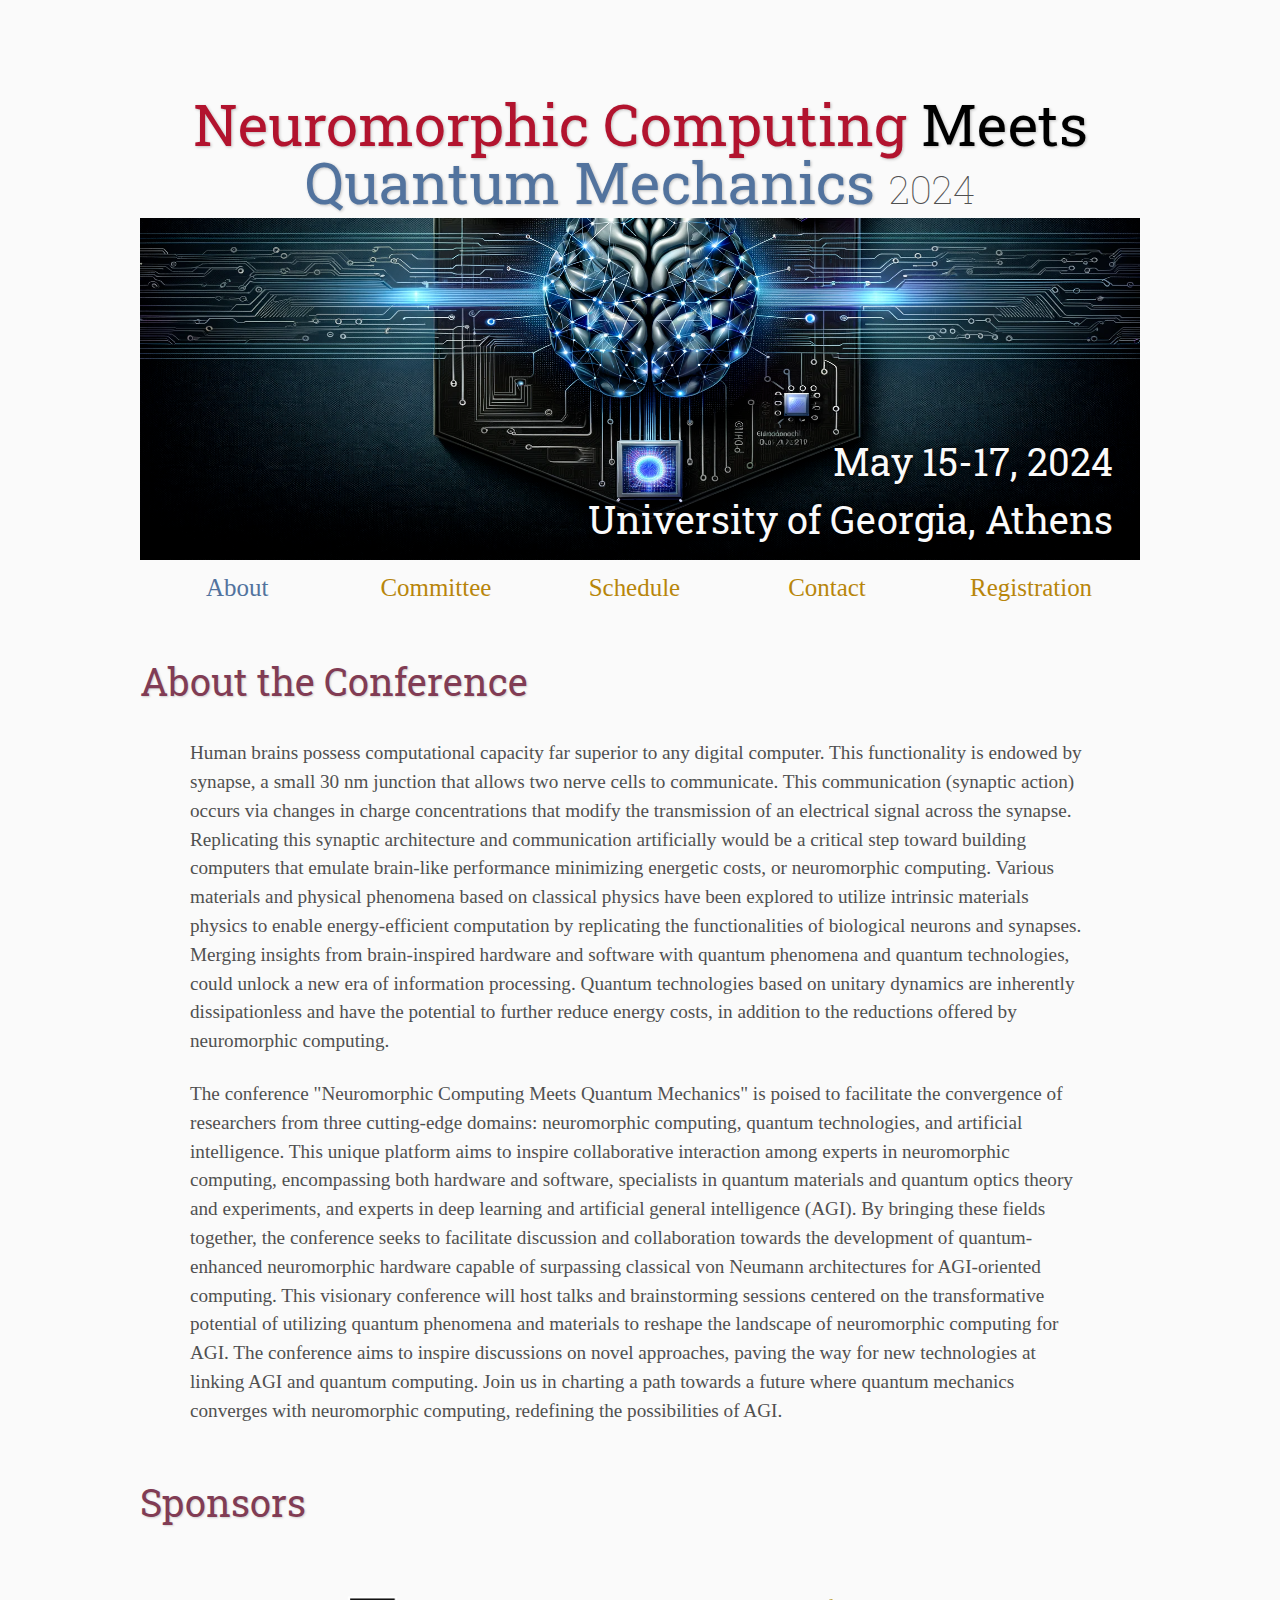
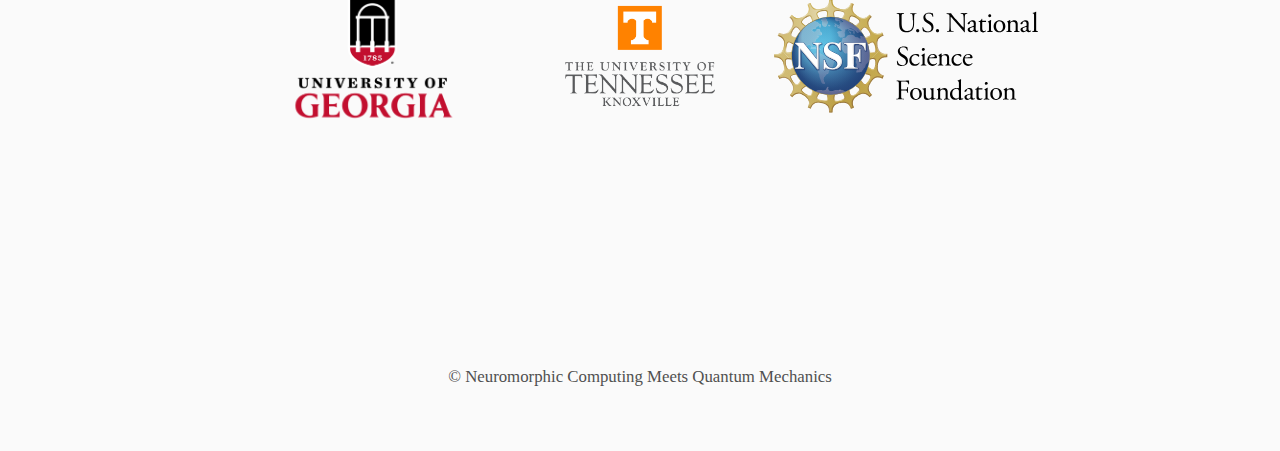
==== commit c5bde3e0: "ff" ====
--- a/index.html
+++ b/index.html
@@ -27,14 +27,14 @@
     <table class="navigation">
         <tr>
             <td class="navigation">
-                <a title="Conference Home Page" href=".">About</a>
+                <a class="current" title="Conference Home Page" href=".">About</a>
             </td>
             <td class="navigation">
-                <a class="current" title="Committee" href="committee">Committee</a>
+                <a  title="Committee" href="committee">Committee</a>
             </td>
-            <td class="navigation">
+            <!-- <td class="navigation">
                 <a title="Conference Program" href="program">Program</a> 
-            </td>
+            </td> -->
             <td class="navigation">
                 <a title="Schedule" href="schedule">Schedule</a>
             </td>
--- a/assets/main.css
+++ b/assets/main.css
@@ -108,8 +108,8 @@
 .year{color: #505050; font-size:0.67em; font-weight: lighter;}
 
 /* Navigation Links (Home, Registration, etc) */
-table.navigation{width:800px;}
-td.navigation{font-size:1.00em; white-space:nowrap; width:20%; text-align:center; vertical-align:middle; padding:0px 0px 0px 0px;}
+table.navigation{width:1000px;}
+td.navigation{font-size:1.30em; white-space:nowrap; width:10%; text-align:center; vertical-align:middle; padding:0px 0px 0px 0px;}
 
 /* Sponsor Images */
 table.sponsors{width:800px;}
@@ -119,7 +119,7 @@
 /* The Table on the Program Page */
 td.room{padding: 4px 12px 4px 4px; width: 90%; vertical-align:bottom; font-size:1.67em; color: #52739e; height:32px;}
 td.date{white-space:nowrap; width:130px; text-align:right; vertical-align:top; padding:4px 16px 0px 0px;}
-td.title{padding: 4px 12px 4px 4px; width: 90%; vertical-align:top; font-size:0.8em; color: #813c54; height:32px; font-family:'Roboto Slab',serif; text-shadow: 1px 1px 2px #d0d0d0; }
+td.title{padding: 4px 12px 4px 4px; width: 90%; vertical-align:top; font-size:1.0em; color: #813c54; height:32px; font-family:'Roboto Slab',serif; text-shadow: 1px 1px 2px #d0d0d0; }
 td.title-special{padding: 4px 12px 4px 4px; width: 90%; vertical-align:top; font-size:1.67em; color: #52739e; height:32px; font-family:'Roboto Slab',serif; text-shadow: 1px 1px 2px #d0d0d0;}
 td.speaker{padding: 4px 12px 4px 4px; font-style: italic; font-size:1em; max-height:999999px}
 td.abstract{padding: 4px 12px 12px 4px; font-size:1em; max-height:999999px}
